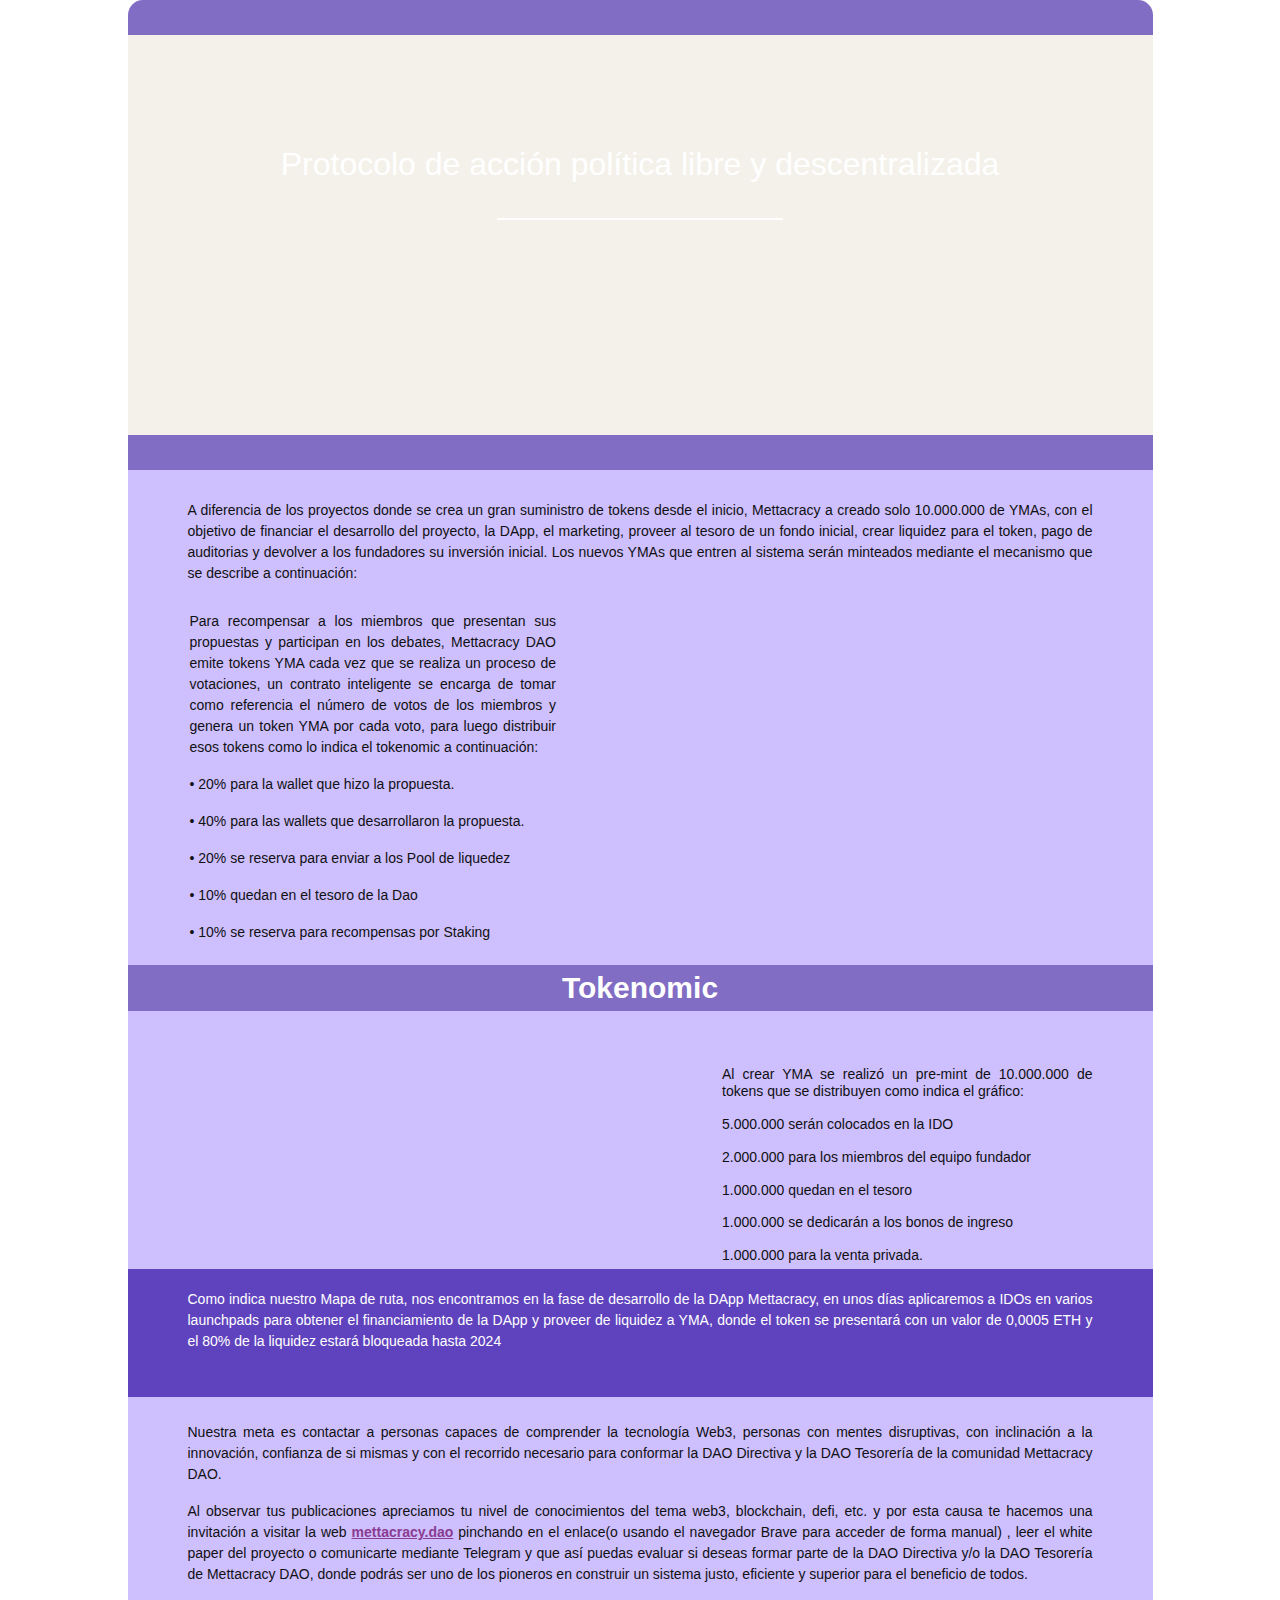
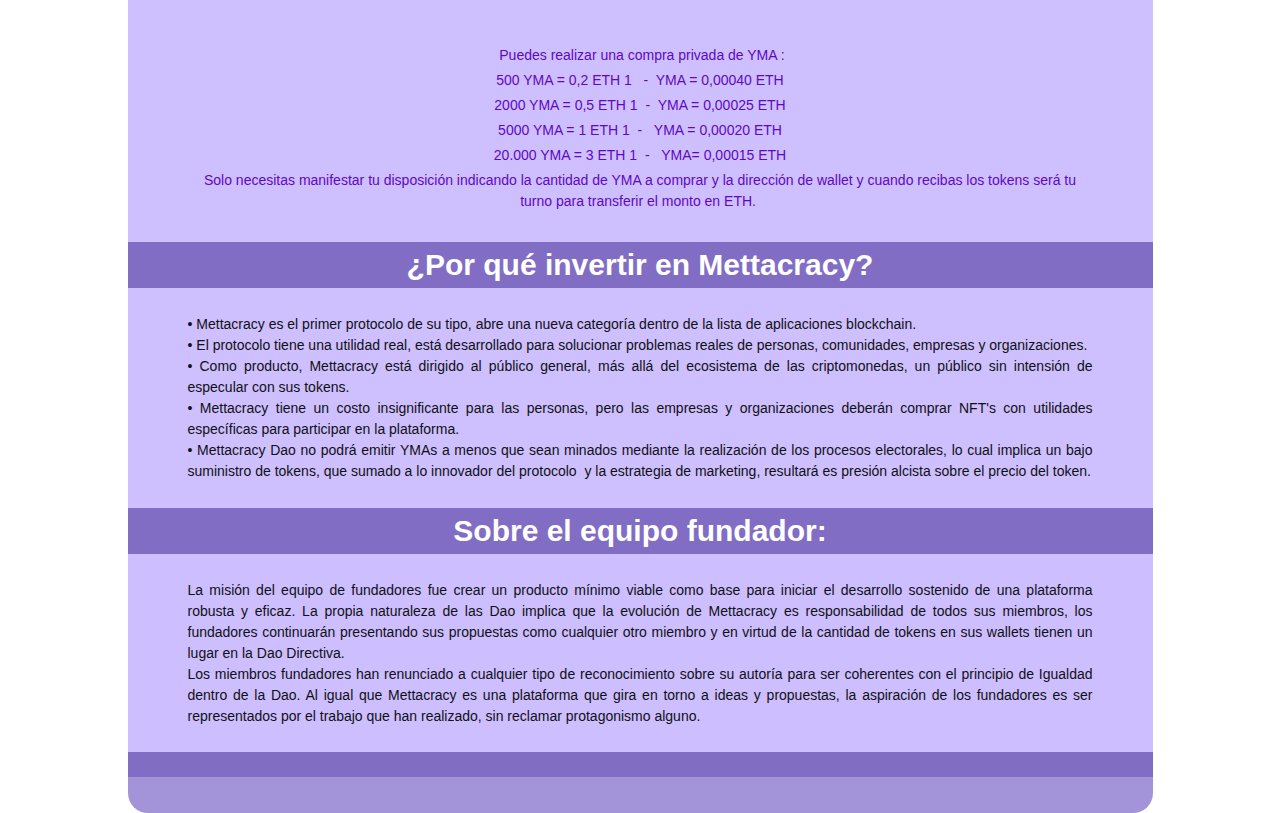
==== ser_miembro.html @ 704993b0 "Add files via upload" ====
<!DOCTYPE html>

<html>
<head>
<title></title>
<meta charset="utf-8"/>
<meta content="width=device-width" name="viewport"/>
<style>
		.bee-row,
		.bee-row-content {
			position: relative
		}

		body {
			background-color: #fff;
			color: #000;
			font-family: Arial, Helvetica Neue, Helvetica, sans-serif
		}

		.bee-row-2 .bee-col-1 .bee-block-3 a,
		a {
			color: #816dc4
		}

		* {
			box-sizing: border-box
		}

		body,
		h1,
		p {
			margin: 0
		}

		.bee-row-content {
			max-width: 1025px;
			margin: 0 auto;
			display: flex
		}

		.bee-row-content .bee-col-w5 {
			flex-basis: 42%
		}

		.bee-row-content .bee-col-w7 {
			flex-basis: 58%
		}

		.bee-row-content .bee-col-w12 {
			flex-basis: 100%
		}

		.bee-icon .bee-icon-label-right a {
			text-decoration: none
		}

		.bee-divider,
		.bee-image {
			overflow: auto
		}

		.bee-divider .center,
		.bee-image .bee-center {
			margin: 0 auto
		}

		.bee-row-2 .bee-col-1 .bee-block-2,
		.bee-row-2 .bee-col-1 .bee-block-5,
		.bee-row-5 .bee-col-2 .bee-block-1,
		.bee-row-7 .bee-col-1 .bee-block-1 {
			width: 100%
		}

		.bee-icon {
			display: inline-block;
			vertical-align: middle
		}

		.bee-icon .bee-content {
			display: flex;
			align-items: center
		}

		.bee-image img {
			display: block;
			width: 100%
		}

		.bee-paragraph,
		.bee-text {
			overflow-wrap: anywhere
		}

		.bee-row-1,
		.bee-row-10,
		.bee-row-11,
		.bee-row-12,
		.bee-row-13,
		.bee-row-14,
		.bee-row-15,
		.bee-row-16,
		.bee-row-17,
		.bee-row-18,
		.bee-row-19,
		.bee-row-3,
		.bee-row-4,
		.bee-row-5,
		.bee-row-6,
		.bee-row-7,
		.bee-row-8,
		.bee-row-9 {
			background-repeat: no-repeat
		}

		.bee-row-1 .bee-row-content {
			background-color: #816dc4;
			background-repeat: no-repeat;
			border-radius: 15px 15px 0 0;
			color: #000
		}

		.bee-row-2 {
			background-repeat: no-repeat;
			background-size: auto
		}

		.bee-row-2 .bee-row-content {
			background-color: #f4f1eb;
			background-image: url('https://ipfs.io/ipfs/Qmaytep1ihb6Xs8rJZToKbQWtye3q8fn3ZQVB6FNLahjA7?filename=fondo.jpg');
			background-repeat: no-repeat;
			background-size: cover;
			color: #000
		}

		.bee-row-2 .bee-col-1 .bee-block-3 {
			padding-left: 10px;
			padding-right: 10px
		}

		.bee-row-2 .bee-col-1 .bee-block-4 {
			padding: 35px
		}

		.bee-row-12 .bee-col-1 .bee-block-1,
		.bee-row-14 .bee-col-1 .bee-block-1,
		.bee-row-16 .bee-col-1 .bee-block-1,
		.bee-row-8 .bee-col-1 .bee-block-1 {
			padding-right: 60px;
			padding-left: 60px
		}

		.bee-row-3 .bee-row-content {
			background-color: #816dc4;
			background-repeat: no-repeat;
			color: #000
		}

		.bee-row-10 .bee-row-content,
		.bee-row-11 .bee-row-content,
		.bee-row-12 .bee-row-content,
		.bee-row-14 .bee-row-content,
		.bee-row-4 .bee-row-content,
		.bee-row-5 .bee-row-content,
		.bee-row-7 .bee-row-content {
			background-color: #cebfff;
			background-repeat: no-repeat;
			border-radius: 0;
			color: #000
		}

		.bee-row-4 .bee-col-1 {
			padding: 30px 60px 5px
		}

		.bee-row-5 .bee-col-1 {
			border-bottom: 2px solid transparent;
			border-left: 2px solid transparent;
			border-right: 2px solid transparent;
			border-top: 2px solid transparent;
			padding-bottom: 20px;
			padding-left: 60px;
			padding-top: 20px
		}

		.bee-row-5 .bee-col-2 {
			padding-bottom: 25px;
			padding-top: 25px
		}

		.bee-row-13 .bee-row-content,
		.bee-row-15 .bee-row-content,
		.bee-row-17 .bee-row-content,
		.bee-row-6 .bee-row-content {
			background-color: #816dc4;
			background-repeat: no-repeat;
			border-radius: 0;
			color: #000
		}

		.bee-row-11 .bee-col-1,
		.bee-row-12 .bee-col-1,
		.bee-row-13 .bee-col-1,
		.bee-row-14 .bee-col-1,
		.bee-row-15 .bee-col-1,
		.bee-row-16 .bee-col-1,
		.bee-row-17 .bee-col-1,
		.bee-row-19 .bee-col-1,
		.bee-row-6 .bee-col-1,
		.bee-row-8 .bee-col-1,
		.bee-row-9 .bee-col-1 {
			padding-bottom: 5px;
			padding-top: 5px
		}

		.bee-row-13 .bee-col-1 .bee-block-1,
		.bee-row-15 .bee-col-1 .bee-block-1,
		.bee-row-6 .bee-col-1 .bee-block-1 {
			text-align: center;
			width: 100%
		}

		.bee-row-7 .bee-col-1 {
			padding-bottom: 20px;
			padding-top: 25px
		}

		.bee-row-7 .bee-col-2 {
			padding-bottom: 5px;
			padding-top: 30px
		}

		.bee-row-7 .bee-col-2 .bee-block-1 {
			padding-right: 60px;
			padding-top: 25px
		}

		.bee-row-8 .bee-row-content,
		.bee-row-9 .bee-row-content {
			background-color: #5f43be;
			background-repeat: no-repeat;
			border-radius: 0;
			color: #000
		}

		.bee-row-8 .bee-col-1 .bee-block-1 {
			padding-top: 15px
		}

		.bee-row-9 .bee-col-1 .bee-block-1 {
			padding-bottom: 20px;
			padding-top: 10px;
			width: 100%
		}

		.bee-row-10 .bee-col-1 {
			padding: 5px 60px
		}

		@media (max-width:1045px) {
			.bee-row-4 .bee-col-1 {
				padding: 30px 40px 5px !important
			}

			.bee-row-5 .bee-col-1 {
				padding: 15px 40px !important
			}

			.bee-row-5 .bee-col-2 {
				padding: 5px 0 15px !important
			}

			.bee-row-7 .bee-col-2 {
				padding: 5px 0 20px !important
			}

			.bee-row-10 .bee-col-1 {
				padding: 5px 40px !important
			}
		}

		.bee-row-10 .bee-col-1 .bee-block-1 {
			padding-bottom: 20px;
			padding-top: 20px
		}

		.bee-row-11 .bee-col-1 .bee-block-1 {
			padding-bottom: 20px;
			width: 100%
		}

		.bee-row-16 .bee-row-content {
			background-color: #cdbeff;
			background-repeat: no-repeat;
			border-radius: 0;
			color: #000
		}

		.bee-row-16 .bee-col-1 .bee-block-1 {
			padding-bottom: 20px
		}

		.bee-row-18 .bee-row-content {
			background-color: #a393d8;
			background-repeat: no-repeat;
			border-radius: 0 0 20px 20px;
			color: #000
		}

		.bee-row-18 .bee-col-1 .bee-block-1 {
			padding: 10px
		}

		.bee-row-19 .bee-row-content {
			background-repeat: no-repeat;
			color: #000
		}

		.bee-row-19 .bee-col-1 .bee-block-1 {
			color: #9d9d9d;
			font-family: inherit;
			font-size: 15px;
			padding-bottom: 5px;
			padding-top: 5px;
			text-align: center
		}

		.bee-row-10 .bee-col-1 .bee-block-1,
		.bee-row-14 .bee-col-1 .bee-block-1,
		.bee-row-16 .bee-col-1 .bee-block-1,
		.bee-row-4 .bee-col-1 .bee-block-1,
		.bee-row-5 .bee-col-1 .bee-block-1,
		.bee-row-8 .bee-col-1 .bee-block-1 {
			color: #101112;
			direction: ltr;
			font-size: 14px;
			font-weight: 400;
			letter-spacing: 0;
			line-height: 150%;
			text-align: justify
		}

		.bee-row-10 .bee-col-1 .bee-block-1 a,
		.bee-row-12 .bee-col-1 .bee-block-1 a,
		.bee-row-14 .bee-col-1 .bee-block-1 a,
		.bee-row-16 .bee-col-1 .bee-block-1 a,
		.bee-row-4 .bee-col-1 .bee-block-1 a,
		.bee-row-5 .bee-col-1 .bee-block-1 a,
		.bee-row-7 .bee-col-2 .bee-block-1 a,
		.bee-row-8 .bee-col-1 .bee-block-1 a {
			color: #8a3c90
		}

		.bee-row-10 .bee-col-1 .bee-block-1 p:not(:last-child),
		.bee-row-14 .bee-col-1 .bee-block-1 p:not(:last-child),
		.bee-row-16 .bee-col-1 .bee-block-1 p:not(:last-child),
		.bee-row-2 .bee-col-1 .bee-block-3 p:not(:last-child),
		.bee-row-4 .bee-col-1 .bee-block-1 p:not(:last-child),
		.bee-row-5 .bee-col-1 .bee-block-1 p:not(:last-child),
		.bee-row-7 .bee-col-2 .bee-block-1 p:not(:last-child),
		.bee-row-8 .bee-col-1 .bee-block-1 p:not(:last-child) {
			margin-bottom: 16px
		}

		.bee-row-7 .bee-col-2 .bee-block-1 {
			color: #101112;
			direction: ltr;
			font-size: 14px;
			font-weight: 400;
			letter-spacing: 0;
			line-height: 120%;
			text-align: justify
		}

		.bee-row-2 .bee-col-1 .bee-block-3 {
			color: #e1d9ca;
			direction: ltr;
			font-size: 32px;
			font-weight: 400;
			letter-spacing: 0;
			line-height: 120%;
			text-align: center
		}

		.bee-row-19 .bee-col-1 .bee-block-1 .bee-icon-image {
			padding: 5px 6px 5px 5px
		}

		.bee-row-12 .bee-col-1 .bee-block-1 {
			color: #101112;
			direction: ltr;
			font-size: 14px;
			font-weight: 400;
			letter-spacing: 0;
			line-height: 150%;
			text-align: center
		}

		.bee-row-12 .bee-col-1 .bee-block-1 p:not(:last-child) {
			margin-bottom: 4px
		}

		@media (max-width:768px) {
			.bee-row-content:not(.no_stack) {
				display: block
			}

			.bee-row-2 .bee-col-1 .bee-block-2 {
				padding: 25px !important
			}

			.bee-row-2 .bee-col-1 .bee-block-2 img {
				margin: auto !important;
				float: right !important
			}

			.bee-row-7 .bee-col-2 .bee-block-1 {
				padding: 25px 30px 0 !important
			}

			.bee-row-2 .bee-col-1 .bee-block-3 {
				font-size: 21px !important
			}

			.bee-row-8 .bee-col-1 .bee-block-1 {
				padding: 15px 40px 0 !important
			}

			.bee-row-12 .bee-col-1 .bee-block-1 {
				padding: 0 10px !important;
				font-size: 14px !important
			}

			.bee-row-14 .bee-col-1 .bee-block-1 {
				padding: 0 40px !important
			}

			.bee-row-16 .bee-col-1 .bee-block-1 {
				padding: 0 40px 20px !important
			}

			.bee-row-5 .bee-col-1 .bee-block-1 {
				padding: 0 !important
			}
		}
	</style>
</head>
<body>
<div class="bee-page-container">
<div class="bee-row bee-row-1">
<div class="bee-row-content">
<div class="bee-col bee-col-1 bee-col-w12">
<div class="bee-block bee-block-1 bee-spacer">
<div class="spacer" style="height:35px;"></div>
</div>
</div>
</div>
</div>
<div class="bee-row bee-row-2">
<div class="bee-row-content">
<div class="bee-col bee-col-1 bee-col-w12">
<div class="bee-block bee-block-1 bee-spacer">
<div class="spacer" style="height:110px;"></div>
</div>
<div class="bee-block bee-block-2 bee-image"><img alt="" class="bee-center bee-autowidth" src="images/logo_grd-8.png" style="max-width:476px;"/></div>
<div class="bee-block bee-block-3 bee-paragraph">
<p><span data-darkreader-inline-color="" style="color: #ffffff;">Protocolo de acción política libre y descentralizada</span></p>
</div>
<div class="bee-block bee-block-4 bee-divider">
<div class="center bee-separator" style="border-top:2px solid #FFFFFF;width:30%;"></div>
</div>
<div class="bee-block bee-block-5 bee-image"><a href="https://ipfs.io/ipfs/QmWzQX5QFoGJnNZi2wWkVxqHJuTdUGNrciVgBEMdnYrhVR"><img alt="" class="bee-center bee-autowidth" src="images/Recurso_13-8.png" style="max-width:224px;"/></a></div>
<div class="bee-block bee-block-6 bee-spacer">
<div class="spacer" style="height:40px;"></div>
</div>
<div class="bee-block bee-block-7 bee-spacer">
<div class="spacer" style="height:140px;"></div>
</div>
</div>
</div>
</div>
<div class="bee-row bee-row-3">
<div class="bee-row-content">
<div class="bee-col bee-col-1 bee-col-w12">
<div class="bee-block bee-block-1 bee-spacer">
<div class="spacer" style="height:35px;"></div>
</div>
</div>
</div>
</div>
<div class="bee-row bee-row-4">
<div class="bee-row-content">
<div class="bee-col bee-col-1 bee-col-w12">
<div class="bee-block bee-block-1 bee-paragraph">
<p>A diferencia de los proyectos donde se crea un gran suministro de tokens desde el inicio, Mettacracy a creado solo 10.000.000 de YMAs, con el objetivo de financiar el desarrollo del proyecto, la DApp, el marketing, proveer al tesoro de un fondo inicial, crear liquidez para el token, pago de auditorias y devolver a los fundadores su inversión inicial. Los nuevos YMAs que entren al sistema serán minteados mediante el mecanismo que se describe a continuación:</p>
</div>
</div>
</div>
</div>
<div class="bee-row bee-row-5">
<div class="bee-row-content">
<div class="bee-col bee-col-1 bee-col-w5">
<div class="bee-block bee-block-1 bee-paragraph">
<p>Para recompensar a los miembros que presentan sus propuestas y participan en los debates, Mettacracy DAO emite tokens YMA cada vez que se realiza un proceso de votaciones, un contrato inteligente se encarga de tomar como referencia el número de votos de los miembros y genera un token YMA por cada voto, para luego distribuir esos tokens como lo indica el tokenomic a continuación:</p>
<p>• 20% para la wallet que hizo la propuesta.</p>
<p>• 40% para las wallets que desarrollaron la propuesta.</p>
<p>• 20% se reserva para enviar a los Pool de liquedez</p>
<p>• 10% quedan en el tesoro de la Dao</p>
<p>• 10% se reserva para recompensas por Staking</p>
</div>
</div>
<div class="bee-col bee-col-2 bee-col-w7">
<div class="bee-block bee-block-1 bee-image"><img alt="" class="bee-center bee-autowidth" src="images/Recurso_13-8_1.png" style="max-width:463px;"/></div>
</div>
</div>
</div>
<div class="bee-row bee-row-6">
<div class="bee-row-content">
<div class="bee-col bee-col-1 bee-col-w12">
<div class="bee-block bee-block-1 bee-heading">
<h1 style="color:#ffffff;direction:ltr;font-family:Arial, Helvetica Neue, Helvetica, sans-serif;font-size:30px;font-weight:700;letter-spacing:normal;line-height:120%;text-align:center;margin-top:0;margin-bottom:0;"><span class="tinyMce-placeholder"><span style="color: #ffffff;">Tokenomic</span>​</span> </h1>
</div>
</div>
</div>
</div>
<div class="bee-row bee-row-7">
<div class="bee-row-content">
<div class="bee-col bee-col-1 bee-col-w7">
<div class="bee-block bee-block-1 bee-image"><img alt="" class="bee-center bee-autowidth" src="images/pre_1-8.png" style="max-width:307px;"/></div>
</div>
<div class="bee-col bee-col-2 bee-col-w5">
<div class="bee-block bee-block-1 bee-paragraph">
<p>Al crear YMA se realizó un pre-mint de 10.000.000 de tokens que se distribuyen como indica el gráfico:</p>
<p>5.000.000 serán colocados en la IDO</p>
<p>2.000.000 para los miembros del equipo fundador</p>
<p>1.000.000 quedan en el tesoro</p>
<p>1.000.000 se dedicarán a los bonos de ingreso</p>
<p>1.000.000 para la venta privada. </p>
</div>
</div>
</div>
</div>
<div class="bee-row bee-row-8">
<div class="bee-row-content">
<div class="bee-col bee-col-1 bee-col-w12">
<div class="bee-block bee-block-1 bee-paragraph">
<p><span style="color: #ffffff;">Como indica nuestro Mapa de ruta, nos encontramos en la fase de desarrollo de la DApp Mettacracy, en unos días aplicaremos a IDOs en varios launchpads para obtener el financiamiento de la DApp y proveer de liquidez a YMA, donde el token se presentará con un valor de 0,0005 ETH y el 80% de la liquidez estará bloqueada hasta 2024</span></p>
</div>
</div>
</div>
</div>
<div class="bee-row bee-row-9">
<div class="bee-row-content">
<div class="bee-col bee-col-1 bee-col-w12">
<div class="bee-block bee-block-1 bee-image"><img alt="" class="bee-center bee-autowidth" src="images/Hoja_de_ruta-min.png" style="max-width:540px;"/></div>
</div>
</div>
</div>
<div class="bee-row bee-row-10">
<div class="bee-row-content">
<div class="bee-col bee-col-1 bee-col-w12">
<div class="bee-block bee-block-1 bee-paragraph">
<p dir="ltr">Nuestra meta es contactar a personas capaces de comprender la tecnología Web3, personas con mentes disruptivas, con inclinación a la innovación, confianza de si mismas y con el recorrido necesario para conformar la DAO Directiva y la DAO Tesorería de la comunidad Mettacracy DAO.</p>
<p dir="ltr">Al observar tus publicaciones apreciamos tu nivel de conocimientos del tema web3, blockchain, defi, etc. y por esta causa te hacemos una invitación a visitar la web <strong><a href="https://ipfs.io/ipfs/QmWzQX5QFoGJnNZi2wWkVxqHJuTdUGNrciVgBEMdnYrhVR" rel="noopener" style="text-decoration: underline;" target="_blank">mettacracy.dao</a></strong> pinchando en el enlace(o usando el navegador Brave para acceder de forma manual) , leer el white paper del proyecto o comunicarte mediante Telegram y que así puedas evaluar si deseas formar parte de la DAO Directiva y/o la DAO Tesorería de Mettacracy DAO, donde podrás ser uno de los pioneros en construir un sistema justo, eficiente y superior para el beneficio de todos.</p>
</div>
</div>
</div>
</div>
<div class="bee-row bee-row-11">
<div class="bee-row-content">
<div class="bee-col bee-col-1 bee-col-w12">
<div class="bee-block bee-block-1 bee-image"><a href="https://ipfs.io/ipfs/QmWzQX5QFoGJnNZi2wWkVxqHJuTdUGNrciVgBEMdnYrhVR"><img alt="" class="bee-center bee-autowidth" src="images/Recurso_13-8.png" style="max-width:224px;"/></a></div>
</div>
</div>
</div>
<div class="bee-row bee-row-12">
<div class="bee-row-content">
<div class="bee-col bee-col-1 bee-col-w12">
<div class="bee-block bee-block-1 bee-paragraph">
<p dir="ltr"> <span style="color: #5f08c2;">Puedes realizar una compra privada de YMA :</span></p>
<p><span style="color: #5f08c2;">500 YMA = 0,2 ETH 1   -  YMA = 0,00040 ETH</span></p>
<p><span style="color: #5f08c2;">2000 YMA = 0,5 ETH 1  -  YMA = 0,00025 ETH</span></p>
<p><span style="color: #5f08c2;">5000 YMA = 1 ETH 1  -   YMA = 0,00020 ETH</span></p>
<p><span style="color: #5f08c2;">20.000 YMA = 3 ETH 1  -   YMA= 0,00015 ETH</span></p>
<p><span style="color: #5f08c2;">Solo necesitas manifestar tu disposición indicando la cantidad de YMA a comprar y la dirección de wallet y cuando recibas los tokens será tu turno para transferir el monto en ETH. </span></p>
<p> </p>
</div>
</div>
</div>
</div>
<div class="bee-row bee-row-13">
<div class="bee-row-content">
<div class="bee-col bee-col-1 bee-col-w12">
<div class="bee-block bee-block-1 bee-heading">
<h1 style="color:#ffffff;direction:ltr;font-family:Arial, Helvetica Neue, Helvetica, sans-serif;font-size:30px;font-weight:700;letter-spacing:normal;line-height:120%;text-align:center;margin-top:0;margin-bottom:0;">¿Por qué invertir en Mettacracy? </h1>
</div>
</div>
</div>
</div>
<div class="bee-row bee-row-14">
<div class="bee-row-content">
<div class="bee-col bee-col-1 bee-col-w12">
<div class="bee-block bee-block-1 bee-paragraph">
<p><br/>• Mettacracy es el primer protocolo de su tipo, abre una nueva categoría dentro de la lista de aplicaciones blockchain.<br/>• El protocolo tiene una utilidad real, está desarrollado para solucionar problemas reales de personas, comunidades, empresas y organizaciones.<br/>• Como producto, Mettacracy está dirigido al público general, más allá del ecosistema de las criptomonedas, un público sin intensión de especular con sus tokens.<br/>• Mettacracy tiene un costo insignificante para las personas, pero las empresas y organizaciones deberán comprar NFT's con utilidades específicas para participar en la plataforma. <br/>• Mettacracy Dao no podrá emitir YMAs a menos que sean minados mediante la realización de los procesos electorales, lo cual implica un bajo suministro de tokens, que sumado a lo innovador del protocolo  y la estrategia de marketing, resultará es presión alcista sobre el precio del token.<br/><br/></p>
</div>
</div>
</div>
</div>
<div class="bee-row bee-row-15">
<div class="bee-row-content">
<div class="bee-col bee-col-1 bee-col-w12">
<div class="bee-block bee-block-1 bee-heading">
<h1 style="color:#ffffff;direction:ltr;font-family:Arial, Helvetica Neue, Helvetica, sans-serif;font-size:30px;font-weight:700;letter-spacing:normal;line-height:120%;text-align:center;margin-top:0;margin-bottom:0;">Sobre el equipo fundador: </h1>
</div>
</div>
</div>
</div>
<div class="bee-row bee-row-16">
<div class="bee-row-content">
<div class="bee-col bee-col-1 bee-col-w12">
<div class="bee-block bee-block-1 bee-paragraph">
<p><br/>La misión del equipo de fundadores fue crear un producto mínimo viable como base para iniciar el desarrollo sostenido de una plataforma robusta y eficaz. La propia naturaleza de las Dao implica que la evolución de Mettacracy es responsabilidad de todos sus miembros, los fundadores continuarán presentando sus propuestas como cualquier otro miembro y en virtud de la cantidad de tokens en sus wallets tienen un lugar en la Dao Directiva.<br/>Los miembros fundadores han renunciado a cualquier tipo de reconocimiento sobre su autoría para ser coherentes con el principio de Igualdad dentro de la Dao. Al igual que Mettacracy es una plataforma que gira en torno a ideas y propuestas, la aspiración de los fundadores es ser representados por el trabajo que han realizado, sin reclamar protagonismo alguno.</p>
</div>
</div>
</div>
</div>
<div class="bee-row bee-row-17">
<div class="bee-row-content">
<div class="bee-col bee-col-1 bee-col-w12">
<div class="bee-block bee-block-1 bee-spacer">
<div class="spacer" style="height:15px;"></div>
</div>
</div>
</div>
</div>
<div class="bee-row bee-row-18">
<div class="bee-row-content">
<div class="bee-col bee-col-1 bee-col-w12">
<div class="bee-block bee-block-1 bee-text">
<div class="bee-text-content" style="line-height: 120%; font-size: 12px; color: #cfceca; font-family: inherit;">
<p style="font-size: 14px; line-height: 16px; text-align: center;"> </p>
</div>
</div>
</div>
</div>
</div>
</body>
</html>
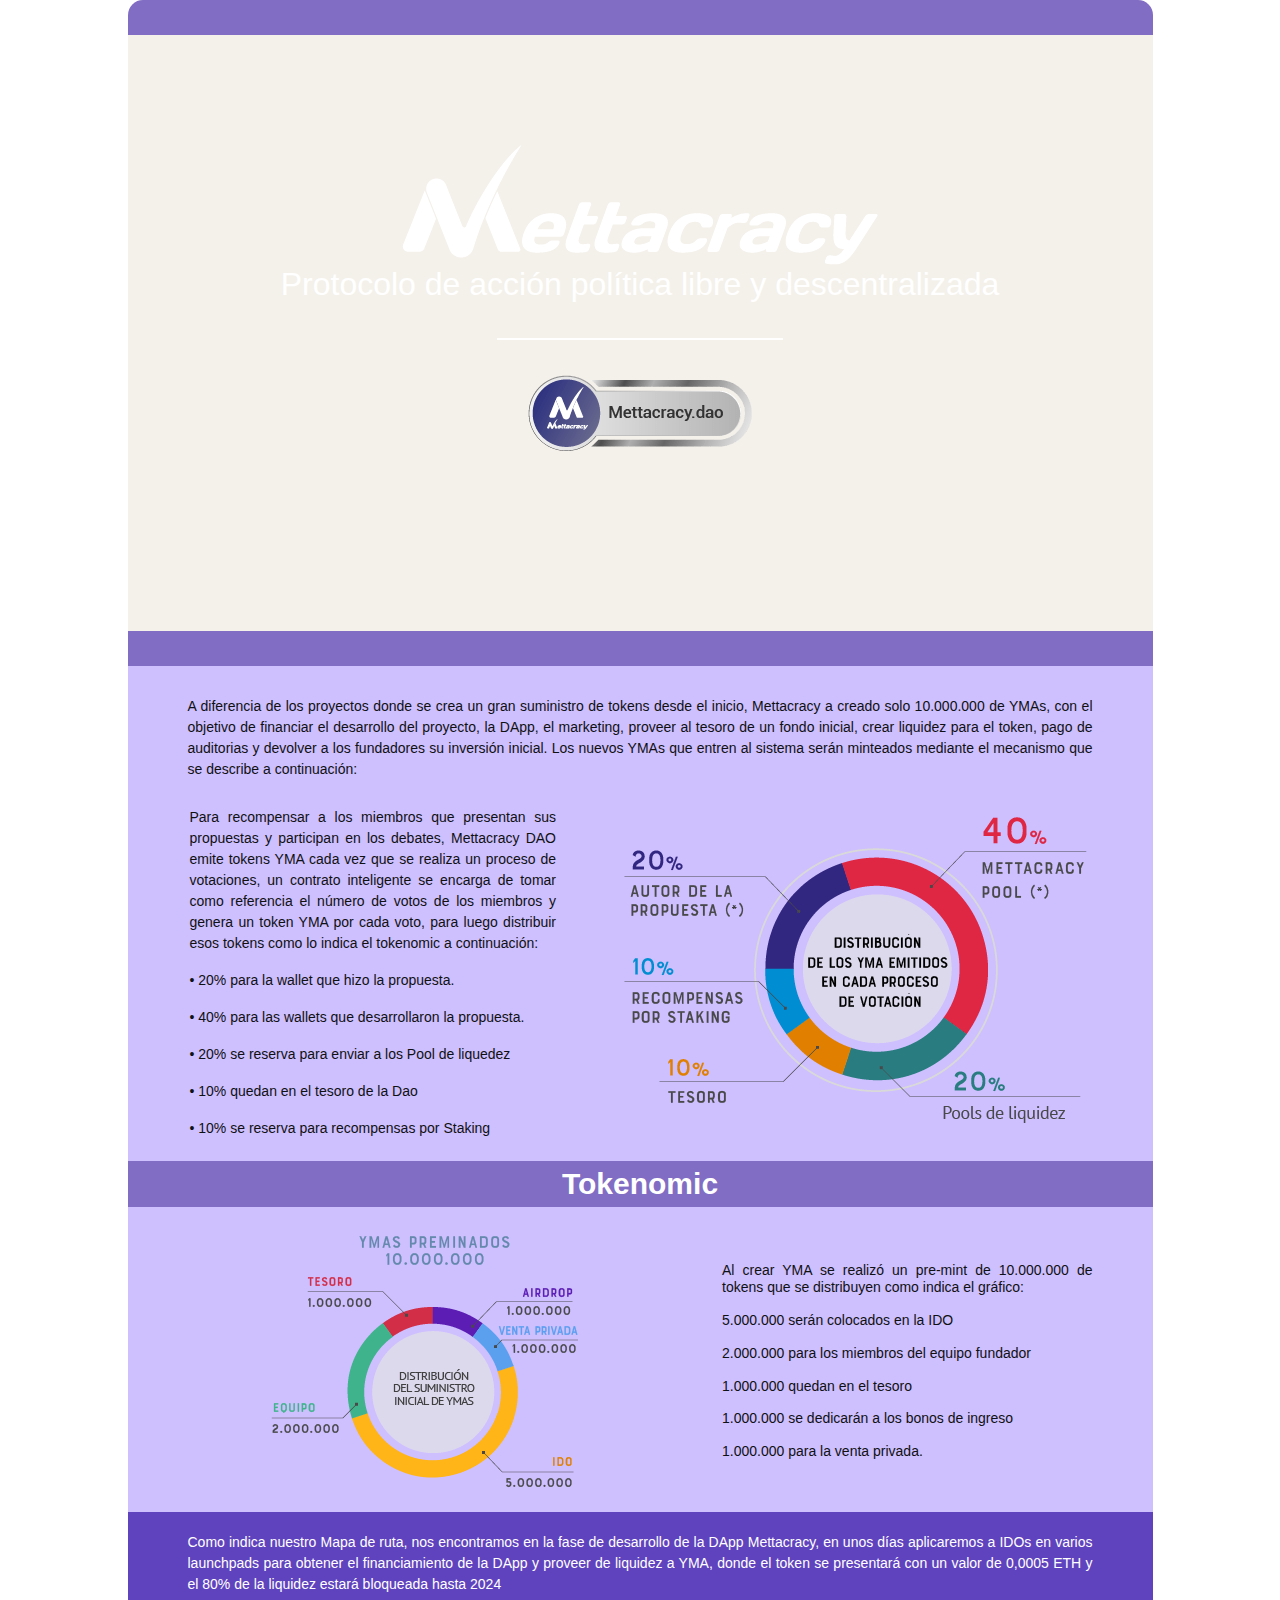
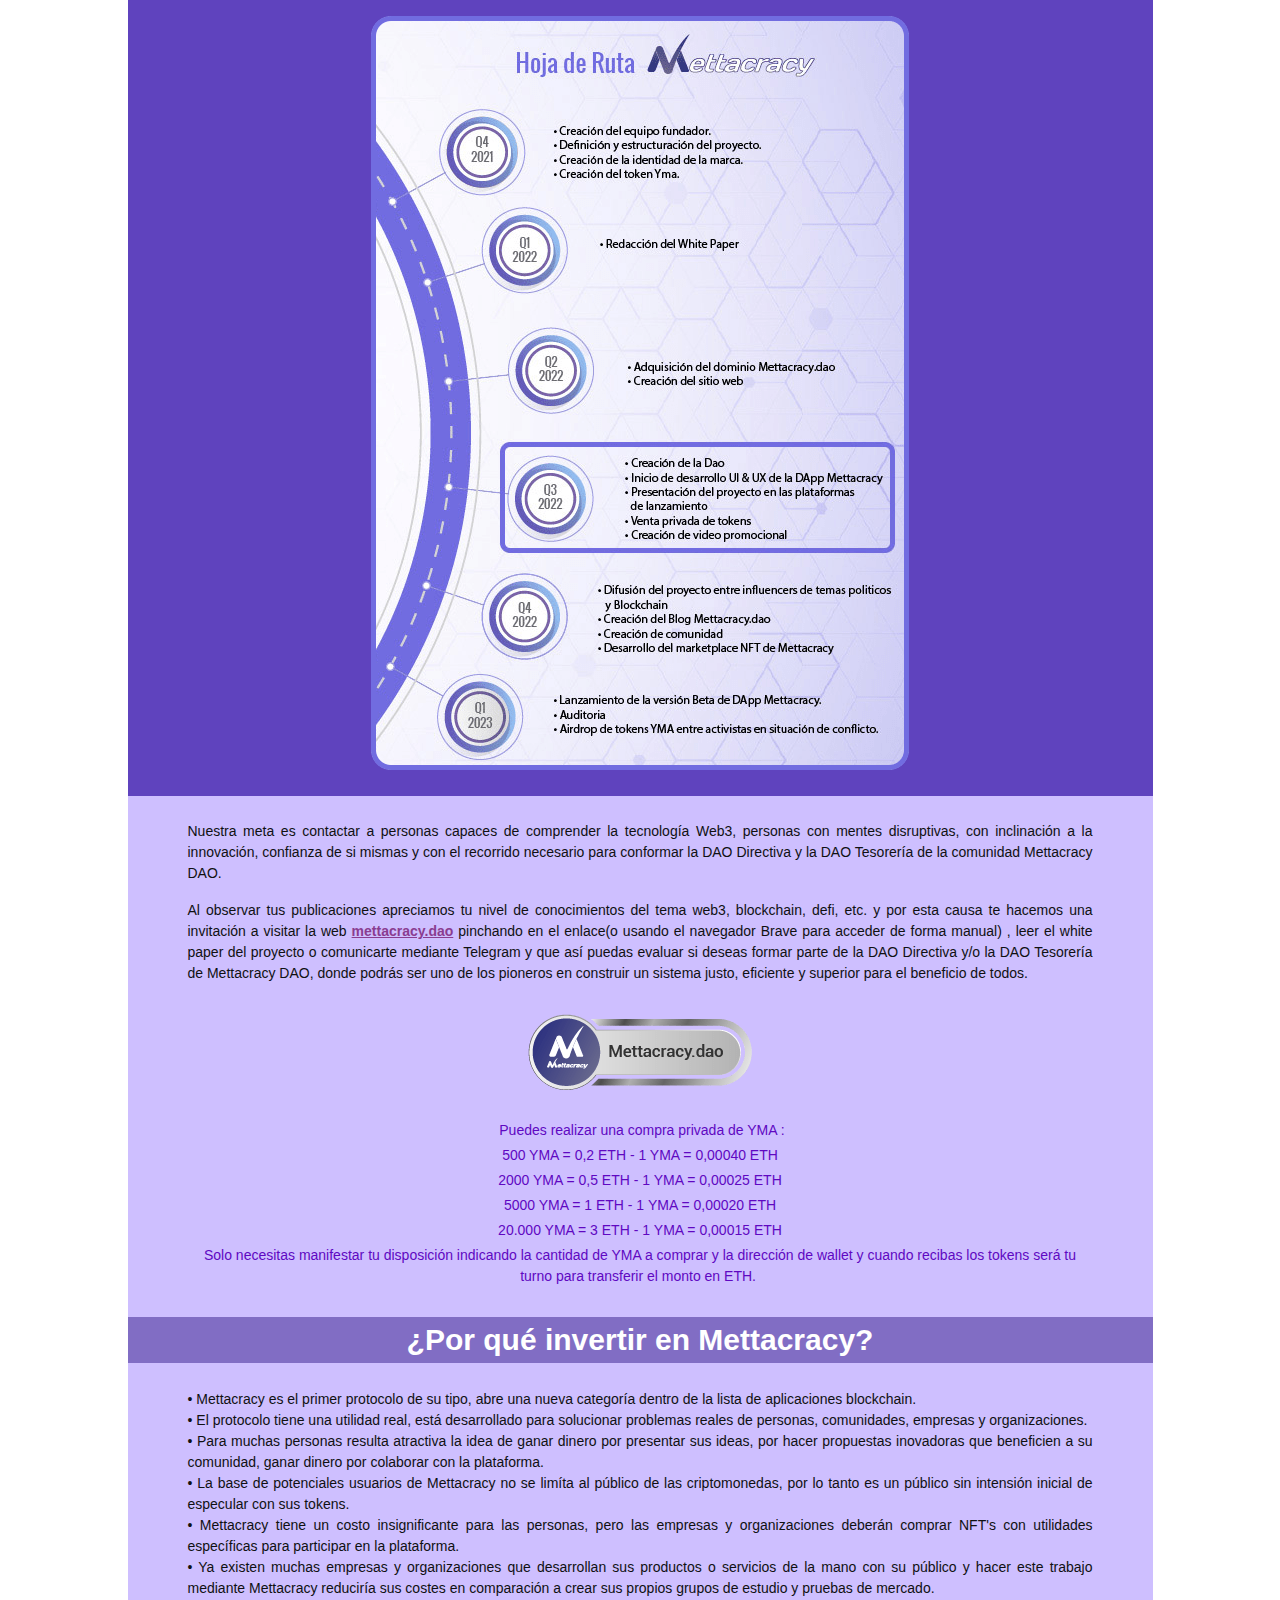
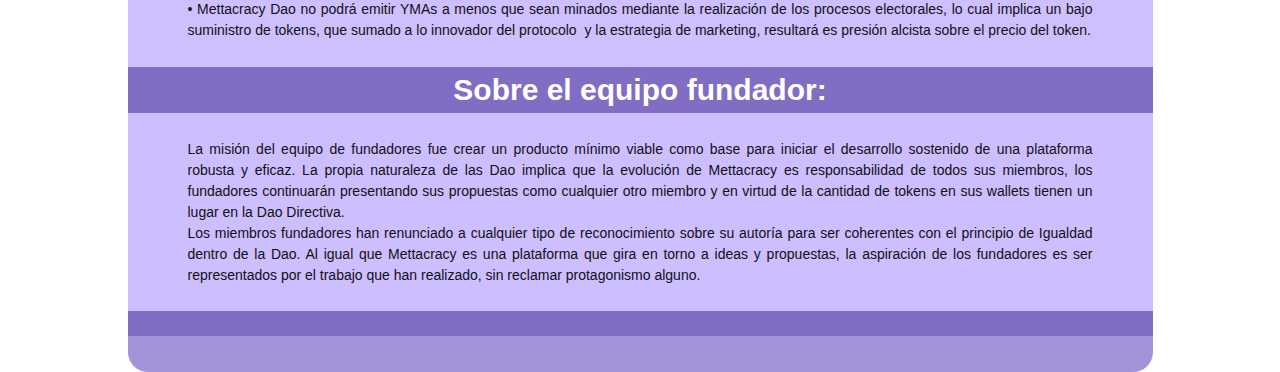
==== commit cf14e82d: "Add files via upload" ====
--- a/ser_miembro.html
+++ b/ser_miembro.html
@@ -577,10 +577,10 @@
 <div class="bee-col bee-col-1 bee-col-w12">
 <div class="bee-block bee-block-1 bee-paragraph">
 <p dir="ltr"> <span style="color: #5f08c2;">Puedes realizar una compra privada de YMA :</span></p>
-<p><span style="color: #5f08c2;">500 YMA = 0,2 ETH 1   -  YMA = 0,00040 ETH</span></p>
-<p><span style="color: #5f08c2;">2000 YMA = 0,5 ETH 1  -  YMA = 0,00025 ETH</span></p>
-<p><span style="color: #5f08c2;">5000 YMA = 1 ETH 1  -   YMA = 0,00020 ETH</span></p>
-<p><span style="color: #5f08c2;">20.000 YMA = 3 ETH 1  -   YMA= 0,00015 ETH</span></p>
+<p><span style="color: #5f08c2;">500 YMA = 0,2 ETH -  1 YMA = 0,00040 ETH</span></p>
+<p><span style="color: #5f08c2;">2000 YMA = 0,5 ETH - 1 YMA = 0,00025 ETH</span></p>
+<p><span style="color: #5f08c2;">5000 YMA = 1 ETH  -  1 YMA = 0,00020 ETH</span></p>
+<p><span style="color: #5f08c2;">20.000 YMA = 3 ETH - 1 YMA = 0,00015 ETH</span></p>
 <p><span style="color: #5f08c2;">Solo necesitas manifestar tu disposición indicando la cantidad de YMA a comprar y la dirección de wallet y cuando recibas los tokens será tu turno para transferir el monto en ETH. </span></p>
 <p> </p>
 </div>
@@ -600,7 +600,7 @@
 <div class="bee-row-content">
 <div class="bee-col bee-col-1 bee-col-w12">
 <div class="bee-block bee-block-1 bee-paragraph">
-<p><br/>• Mettacracy es el primer protocolo de su tipo, abre una nueva categoría dentro de la lista de aplicaciones blockchain.<br/>• El protocolo tiene una utilidad real, está desarrollado para solucionar problemas reales de personas, comunidades, empresas y organizaciones.<br/>• Como producto, Mettacracy está dirigido al público general, más allá del ecosistema de las criptomonedas, un público sin intensión de especular con sus tokens.<br/>• Mettacracy tiene un costo insignificante para las personas, pero las empresas y organizaciones deberán comprar NFT's con utilidades específicas para participar en la plataforma. <br/>• Mettacracy Dao no podrá emitir YMAs a menos que sean minados mediante la realización de los procesos electorales, lo cual implica un bajo suministro de tokens, que sumado a lo innovador del protocolo  y la estrategia de marketing, resultará es presión alcista sobre el precio del token.<br/><br/></p>
+<p><br/>• Mettacracy es el primer protocolo de su tipo, abre una nueva categoría dentro de la lista de aplicaciones blockchain.<br/>• El protocolo tiene una utilidad real, está desarrollado para solucionar problemas reales de personas, comunidades, empresas y organizaciones.<br/>• Para muchas personas resulta atractiva la idea de ganar dinero por presentar sus ideas, por hacer propuestas inovadoras que beneficien a su comunidad, ganar dinero por colaborar con la plataforma.<br/>• La base de potenciales usuarios de Mettacracy no se limíta al público de las criptomonedas, por lo tanto es un público sin intensión inicial de especular con sus tokens.<br/>• Mettacracy tiene un costo insignificante para las personas, pero las empresas y organizaciones deberán comprar NFT's con utilidades específicas para participar en la plataforma.<br/>• Ya existen muchas empresas y organizaciones que desarrollan sus productos o servicios de la mano con su público y hacer este trabajo mediante Mettacracy reduciría sus costes en comparación a crear sus propios grupos de estudio y pruebas de mercado.<br/> • Mettacracy Dao no podrá emitir YMAs a menos que sean minados mediante la realización de los procesos electorales, lo cual implica un bajo suministro de tokens, que sumado a lo innovador del protocolo  y la estrategia de marketing, resultará es presión alcista sobre el precio del token.<br/><br/></p>
 </div>
 </div>
 </div>
